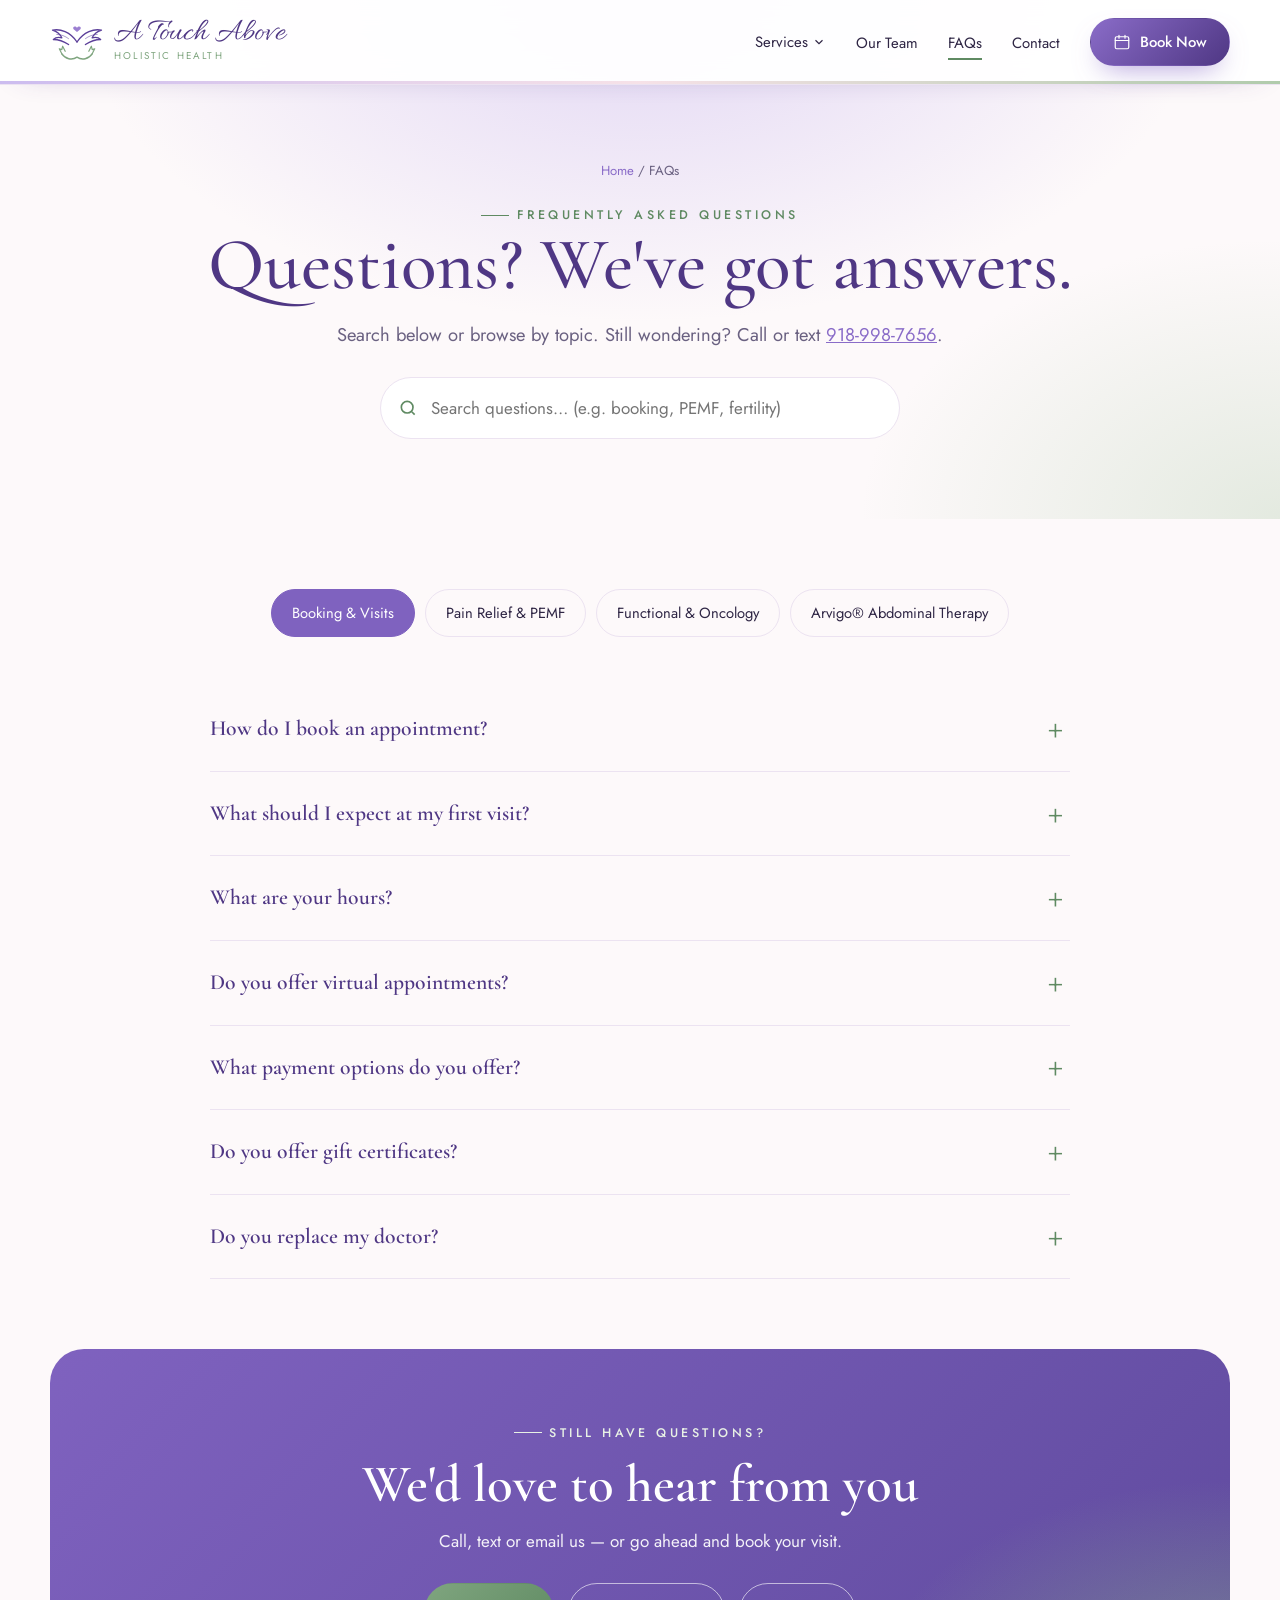
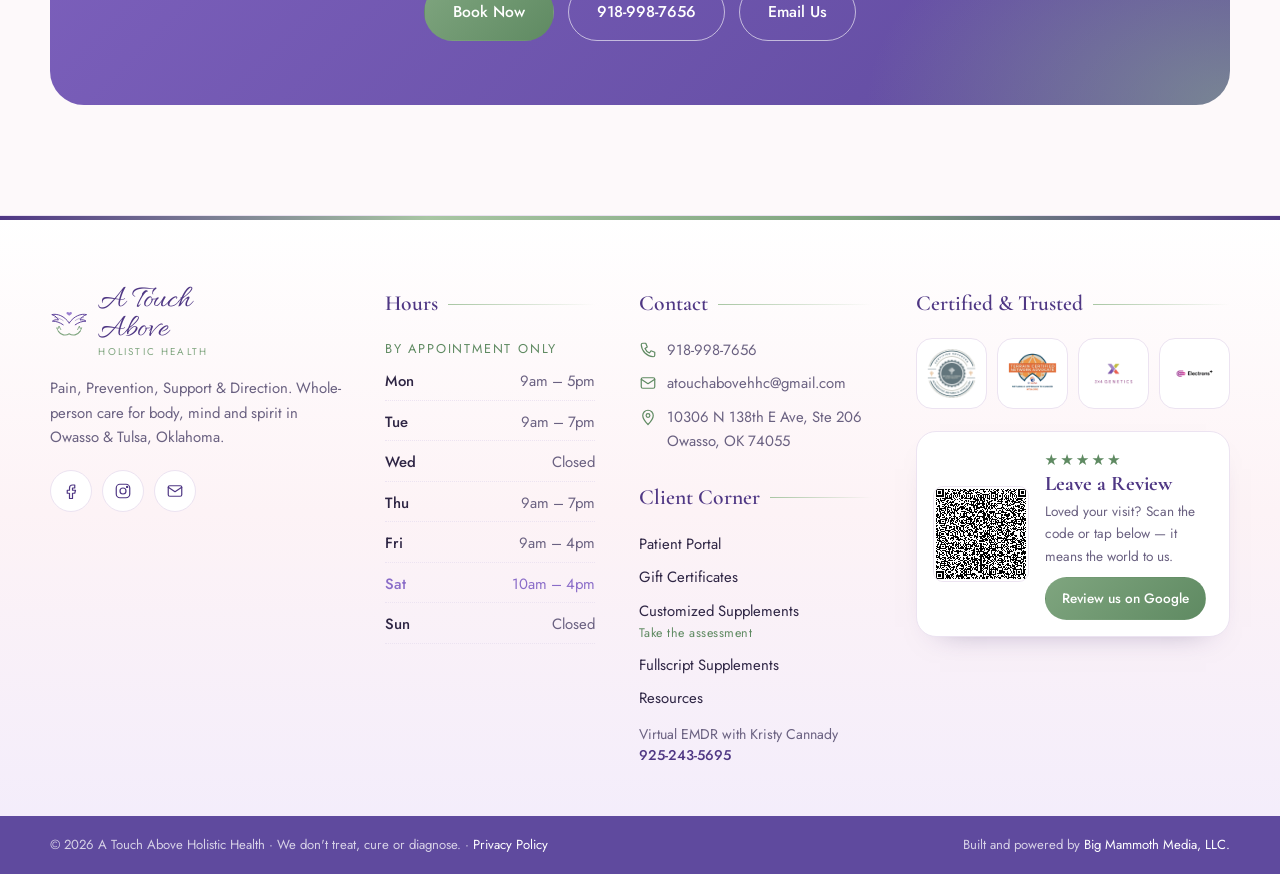
==== faq.html @ edb7b2e3 "A Touch Above Holistic Health — final site Co-Authored-By: Claude Opus 5.5 <noreply@anthropic.com> C" ====
<!doctype html>
<html lang="en">
<head>
<meta charset="utf-8"><meta name="viewport" content="width=device-width,initial-scale=1">
<title>FAQs | A Touch Above Holistic Health</title>
<meta name="description" content="Answers about booking, payment, PEMF pain relief, functional medicine, integrative oncology and Arvigo abdominal therapy at A Touch Above Holistic Health.">
<link rel="icon" href="data:image/svg+xml,<svg xmlns='http://www.w3.org/2000/svg' viewBox='0 0 24 24'><path d='M12 20s-7-4.4-7-10a4 4 0 0 1 7-2.6A4 4 0 0 1 19 10c0 5.6-7 10-7 10Z' fill='%235b3f99'/></svg>">
<link rel="preconnect" href="https://fonts.googleapis.com"><link rel="preconnect" href="https://fonts.gstatic.com" crossorigin>
<link href="https://fonts.googleapis.com/css2?family=Allura&family=Cormorant+Garamond:ital,wght@0,500;0,600;1,500&family=Jost:wght@300;400;500&display=swap" rel="stylesheet">
<link rel="stylesheet" href="styles.css">
<link rel="stylesheet" href="v4.css">
<link rel="stylesheet" href="v5.css">
</head>
<body data-page="faq">
<div id="nav"></div>
<header class="pagehero">
  <div class="wrap">
    <div class="crumb reveal"><a href="index.html">Home</a> / FAQs</div>
    <span class="eyebrow reveal">Frequently Asked Questions</span>
    <h1 class="reveal d1">Questions? We've got answers.</h1>
    <p class="lead reveal d2">Search below or browse by topic. Still wondering? Call or text <a href="tel:9189987656" style="color:var(--plum-2)">918-998-7656</a>.</p>
    <div class="faq-search reveal"><svg viewBox="0 0 24 24" fill="none" stroke="currentColor" stroke-width="2"><circle cx="11" cy="11" r="7"/><path d="m20 20-3.5-3.5"/></svg><input type="search" placeholder="Search questions… (e.g. booking, PEMF, fertility)" aria-label="Search FAQs"></div>
  </div>
</header>

<section style="padding-top:30px">
  <div class="wrap" data-tabs>
    <div class="faq-tabs tabs reveal">
      <button class="tab active" data-t="g1">Booking &amp; Visits</button>
      <button class="tab" data-t="g2">Pain Relief &amp; PEMF</button>
      <button class="tab" data-t="g3">Functional &amp; Oncology</button>
      <button class="tab" data-t="g4">Arvigo® Abdominal Therapy</button>
    </div>

    <div class="faq faq-group active" data-p="g1">
      <div class="qa"><button>How do I book an appointment?</button><div class="ans"><p>Book online any time through our patient portal using any "Book Now" button on this site, or call or text us at 918-998-7656. We're by appointment only.</p></div></div>
      <div class="qa"><button>What should I expect at my first visit?</button><div class="ans"><p>New-client sessions are a little longer so we can review your health history, symptoms and goals before treatment. From there we build a plan that's customized to you.</p></div></div>
      <div class="qa"><button>What are your hours?</button><div class="ans"><p>Monday 9am–5pm, Tuesday &amp; Thursday 9am–7pm, Friday 9am–4pm and Saturday 10am–4pm. We're closed Wednesday and Sunday.</p></div></div>
      <div class="qa"><button>Do you offer virtual appointments?</button><div class="ans"><p>Yes — Bio Frequency Health Scans (30, 60 and 90 minutes) and Integrative Oncology new-client consultations are available virtually.</p></div></div>
      <div class="qa"><button>What payment options do you offer?</button><div class="ans"><p>We accept payment through our secure booking platform and can process HSA/FSA payments through compliant channels. Flexible financing is available through Cherry, with a soft credit check that won't impact your credit score.</p></div></div>
      <div class="qa"><button>Do you offer gift certificates?</button><div class="ans"><p>Yes! <a href="https://app.squareup.com/gift/JHPM2FRCNE1VS/order" target="_blank" rel="noopener" style="color:var(--plum-2)">Purchase a gift certificate online</a> — the gift of feeling better.</p></div></div>
      <div class="qa"><button>Do you replace my doctor?</button><div class="ans"><p>No. We don't treat, cure or diagnose. Our services are designed to complement the care of your physicians and specialists, and we're happy to work alongside your medical team.</p></div></div>
    </div>

    <div class="faq faq-group" data-p="g2">
      <div class="qa"><button>What is Electron Plus (E+)?</button><div class="ans"><p>Electron Plus is one of the most advanced PEMF (pulsed electromagnetic field) technologies available in Oklahoma, delivered through your therapist's hands. It helps restore healthy cellular energy, improving oxygen and nutrient uptake and helping cells release toxins.</p></div></div>
      <div class="qa"><button>What can PEMF pain relief help with?</button><div class="ans"><p>Clients come to us for chronic pain, neuropathy, migraines, plantar fasciitis, carpal tunnel, sports injuries, arthritis, inflammation, and recovery after injury or surgery.</p></div></div>
      <div class="qa"><button>Who should not receive PEMF therapy?</button><div class="ans"><p>PEMF is not recommended during pregnancy or for anyone with a pacemaker, brain stent or other implanted electronic device. Please share your full health history with us before your session.</p></div></div>
      <div class="qa"><button>How many areas can be treated in one session?</button><div class="ans"><p>A 30-minute new-client session assesses your pain points and treats up to two areas. Longer sessions allow a full evaluation or a full-body tune-up.</p></div></div>
      <div class="qa"><button>What is the THz Tera-P90+?</button><div class="ans"><p>A multi-functional wellness device that combines six technologies — high-frequency PEMF, terahertz waves, bio-magnetic energy, deep heat, EMS and red light — plus beauty and massage attachments. <a href="pemf.html" style="color:var(--plum-2)">Learn more</a>.</p></div></div>
    </div>

    <div class="faq faq-group" data-p="g3">
      <div class="qa"><button>What is functional medicine?</button><div class="ans"><p>Functional medicine looks for the root causes behind symptoms instead of only managing them. We review your history, labs, genetics and lifestyle to build a personalized plan. <a href="functional-medicine.html" style="color:var(--plum-2)">Read more</a>.</p></div></div>
      <div class="qa"><button>What is Integrative Metabolic Oncology?</button><div class="ans"><p>Whole-person support alongside your oncology care. We look at the body's internal environment — often called the terrain — and identify areas that may need additional support before, during and after conventional treatment.</p></div></div>
      <div class="qa"><button>Do I need an active cancer diagnosis?</button><div class="ans"><p>No. Our services may also be appropriate if you have a family history of cancer, genetic concerns, a previous diagnosis, metabolic concerns, environmental exposures, or simply want to be proactive about long-term health.</p></div></div>
      <div class="qa"><button>Will you work with my oncologist?</button><div class="ans"><p>Yes. We work collaboratively with your oncologist and medical team — never in place of them.</p></div></div>
      <div class="qa"><button>What testing might be included?</button><div class="ans"><p>When appropriate: comprehensive labs, genetics (3X4), GI-MAP, hormones, environmental toxins, mold, nutrient status and metabolic markers.</p></div></div>
      <div class="qa"><button>Are packages available?</button><div class="ans"><p>Custom care packages are being finalized now. In the meantime, book a consultation and we'll recommend the right level of support for you.</p></div></div>
    </div>

    <div class="faq faq-group" data-p="g4">
      <div class="qa"><button>What are the Arvigo® Techniques of Maya Abdominal Therapy?</button><div class="ans"><p>A non-invasive, external massage technique that guides abdominal organs into their proper position — relieving congestion and improving the flow of blood, lymph, hormones and energy. It benefits both women and men.</p></div></div>
      <div class="qa"><button>How do the techniques help women?</button><div class="ans"><p>The massage gently encourages the uterus back into place in the lower pelvis. When supporting ligaments are stressed, the uterus can shift and restrict circulation, which may contribute to a range of symptoms.</p></div></div>
      <div class="qa"><button>What can cause a displaced uterus?</button><div class="ans"><p>Common factors include sacrum injuries, ligaments weakened by pregnancy, high-impact exercise, heavy lifting during menstruation, prolonged sitting, past surgeries, a weak pelvic floor, chronic muscle spasms and emotional tension.</p></div></div>
      <div class="qa"><button>What symptoms may be connected?</button><div class="ans"><p>Painful or irregular periods or ovulation, clots, headaches, back pain, endometriosis, PMS, urinary issues, infertility, painful intercourse, constipation and a difficult menopause, among others.</p></div></div>
      <div class="qa"><button>How quickly should I expect a change?</button><div class="ans"><p>Some notice a difference after one session; for others it takes a few months. Three sessions is usually the minimum, and progress is faster with consistent daily self-care.</p></div></div>
      <div class="qa"><button>How does it support fertility?</button><div class="ans"><p>By improving circulation to the uterus, the techniques support a healthy uterine lining, hormone signaling and optimal positioning — creating a better environment for conception.</p></div></div>
      <div class="qa"><button>I've had a hysterectomy or C-section — can it still help?</button><div class="ans"><p>Yes. Improved circulation around surgical areas can help soften existing scar tissue and discourage new adhesions, and remaining organs like the bladder benefit from better blood flow. Post-surgery work can begin 4–6 weeks out with your provider's approval.</p></div></div>
      <div class="qa"><button>Is it right for everyone?</button><div class="ans"><p>Almost every woman can benefit, but it isn't performed during menstruation, early postpartum, with an IUD, with pelvic cancer, during the first trimester of pregnancy, or with a hiatal hernia.</p></div></div>
      <div class="qa"><button>Can it help digestion?</button><div class="ans"><p>Stress and emotion can leave the intestines tense or "kinked." Releasing those restrictions addresses root contributors to issues like IBS, reflux, heartburn and constipation — rather than just the symptoms.</p></div></div>
      <div class="qa"><button>What is "self-care" and why does it matter?</button><div class="ans"><p>You'll learn a simple self-massage to do daily for 2–10 minutes. Clients who keep up with self-care and lifestyle changes typically see relief more quickly.</p></div></div>
      <div class="qa"><button>How is abdominal massage helpful for men?</button><div class="ans"><p>The prostate has little ligament support and can become congested. Abdominal massage helps relieve that congestion and supports healthy prostate function.</p></div></div>
    </div>

    <div class="banner reveal" style="margin-top:70px">
      <span class="eyebrow" style="color:var(--gold-2)">Still have questions?</span>
      <h2 style="margin-top:12px">We'd love to hear from you</h2>
      <p>Call, text or email us — or go ahead and book your visit.</p>
      <div class="cta-row">
        <a class="btn btn-gold" href="https://blvd.app/@atouchaboveholistichealth/login" target="_blank" rel="noopener">Book Now</a>
        <a class="btn btn-light" href="tel:9189987656">918-998-7656</a>
        <a class="btn btn-light" href="mailto:atouchabovehhc@gmail.com">Email Us</a>
      </div>
    </div>
  </div>
</section>

<div id="footer"></div>
<script src="main.js"></script>
</body>
</html>
---- styles.css ----
:root{
  --plum:#3a2766; --plum-2:#5b3f99; --lav:#b9a6e3; --lav-soft:#efe9fa;
  --gold:#b98a3e; --gold-2:#d9b56f; --sage:#7fa57f; --sage-soft:#e6efe4;
  --cream:#fbf8f2; --ink:#2b2340; --muted:#6b6380; --line:#e7e0ef; --white:#fff;
  --r:22px; --shadow:0 20px 50px -24px rgba(58,39,102,.35);
  --serif:"Cormorant Garamond",Georgia,serif; --sans:"Jost",system-ui,sans-serif; --script:"Allura",cursive;
}
*{box-sizing:border-box;margin:0;padding:0}
html{scroll-behavior:smooth}
body{font-family:var(--sans);color:var(--ink);background:var(--cream);line-height:1.65;font-size:17px;overflow-x:hidden}
img{max-width:100%;display:block}
a{color:inherit}
.wrap{width:min(1180px,100% - 40px);margin-inline:auto}
h1,h2,h3,h4{font-family:var(--serif);font-weight:600;color:var(--plum);line-height:1.1}
h2{font-size:clamp(2.1rem,4.4vw,3.3rem)}
h3{font-size:1.6rem}
.eyebrow{font-size:.78rem;letter-spacing:.28em;text-transform:uppercase;color:var(--gold);font-weight:500;display:inline-flex;gap:.6em;align-items:center}
.eyebrow::before{content:"";width:28px;height:1px;background:var(--gold)}
.script{font-family:var(--script);font-weight:400;color:var(--plum-2);font-size:clamp(2.2rem,4vw,3.2rem);line-height:1}
.lead{font-size:1.15rem;color:var(--muted);max-width:640px}
.center{text-align:center}.center .lead{margin-inline:auto}
section{padding:110px 0;position:relative}
.diamond{display:flex;align-items:center;gap:12px;justify-content:center;margin:18px auto;color:var(--gold)}
.diamond::before,.diamond::after{content:"";height:1px;width:70px;background:linear-gradient(90deg,transparent,var(--gold-2))}
.diamond::after{transform:scaleX(-1)}
.diamond span{width:9px;height:9px;background:var(--gold);transform:rotate(45deg)}

/* buttons */
.btn{display:inline-flex;align-items:center;gap:.6em;padding:15px 28px;border-radius:999px;font-weight:500;text-decoration:none;font-size:.98rem;border:1.5px solid transparent;cursor:pointer;transition:.35s cubic-bezier(.2,.8,.2,1);font-family:var(--sans)}
.btn-primary{background:linear-gradient(135deg,var(--plum),var(--plum-2));color:#fff;box-shadow:0 12px 28px -12px rgba(91,63,153,.7)}
.btn-primary:hover{transform:translateY(-3px);box-shadow:0 18px 34px -12px rgba(91,63,153,.8)}
.btn-gold{background:linear-gradient(135deg,var(--gold),var(--gold-2));color:#fff}
.btn-gold:hover{transform:translateY(-3px)}
.btn-ghost{border-color:var(--plum);color:var(--plum);background:transparent}
.btn-ghost:hover{background:var(--plum);color:#fff}
.btn-light{border-color:rgba(255,255,255,.6);color:#fff}
.btn-light:hover{background:#fff;color:var(--plum)}
.btn svg{width:18px;height:18px}

/* nav */
.nav{position:fixed;inset:0 0 auto 0;z-index:50;transition:.4s}
.nav .wrap{display:flex;align-items:center;justify-content:space-between;height:84px;transition:.4s}
.nav.scrolled{background:rgba(251,248,242,.86);backdrop-filter:blur(14px);box-shadow:0 8px 30px -20px rgba(58,39,102,.4)}
.nav.scrolled .wrap{height:70px}
.brand{display:flex;align-items:center;gap:10px;text-decoration:none}
.brand svg{width:54px;height:44px}
.brand b{font-family:var(--script);font-weight:400;font-size:2rem;color:var(--plum);line-height:.9;display:block}
.brand small{display:block;font-size:.62rem;letter-spacing:.22em;text-transform:uppercase;color:var(--sage)}
.links{display:flex;gap:30px;align-items:center;list-style:none}
.links a{text-decoration:none;font-size:.93rem;position:relative;padding:6px 0}
.links a:not(.btn)::after{content:"";position:absolute;left:0;bottom:0;height:1.5px;width:100%;background:var(--gold);transform:scaleX(0);transform-origin:right;transition:transform .35s}
.links a:not(.btn):hover::after,.links a.active::after{transform:scaleX(1);transform-origin:left}
.links .btn{padding:11px 22px}
.burger{display:none;background:none;border:0;width:44px;height:44px;cursor:pointer;position:relative}
.burger span{position:absolute;left:10px;right:10px;height:2px;background:var(--plum);transition:.3s}
.burger span:nth-child(1){top:15px}.burger span:nth-child(2){top:21px}.burger span:nth-child(3){top:27px}
.nav.open .burger span:nth-child(1){top:21px;transform:rotate(45deg)}
.nav.open .burger span:nth-child(2){opacity:0}
.nav.open .burger span:nth-child(3){top:21px;transform:rotate(-45deg)}
@media(max-width:960px){
  .burger{display:block}
  .links{position:fixed;inset:70px 0 auto 0;flex-direction:column;background:var(--cream);padding:24px 20px 34px;gap:14px;box-shadow:0 30px 40px -30px rgba(0,0,0,.3);transform:translateY(-130%);transition:.45s;z-index:-1}
  .nav.open .links{transform:none}
  .nav.open{background:var(--cream)}
}

/* hero */
.hero{min-height:100vh;display:flex;align-items:center;padding:140px 0 90px;overflow:hidden;background:
 radial-gradient(1000px 600px at 85% 10%,rgba(185,166,227,.45),transparent 60%),
 radial-gradient(700px 500px at 0% 90%,rgba(127,165,127,.22),transparent 60%),
 radial-gradient(500px 400px at 50% 50%,rgba(217,181,111,.15),transparent 70%),var(--cream)}
.hero-grid{display:grid;grid-template-columns:1.15fr .85fr;gap:60px;align-items:center}
.hero h1{font-size:clamp(2.8rem,6.4vw,5.4rem);font-weight:500;letter-spacing:-.01em}
.hero h1 em{font-style:italic;color:var(--gold)}
.hero .lead{margin:24px 0 34px}
.rotator{display:inline-block;color:var(--plum-2);font-family:var(--script);font-size:1.4em;min-width:5ch;transition:opacity .4s,transform .4s}
.rotator.out{opacity:0;transform:translateY(10px)}
.cta-row{display:flex;gap:14px;flex-wrap:wrap}
.status{display:inline-flex;align-items:center;gap:10px;background:#fff;border:1px solid var(--line);padding:8px 16px;border-radius:999px;font-size:.88rem;margin-bottom:26px;box-shadow:var(--shadow)}
.status i{width:9px;height:9px;border-radius:50%;background:#bbb;position:relative}
.status.open i{background:#4caf6a}
.status.open i::after{content:"";position:absolute;inset:-5px;border-radius:50%;border:2px solid #4caf6a;animation:ping 1.8s infinite}
@keyframes ping{from{opacity:1;transform:scale(.5)}to{opacity:0;transform:scale(1.6)}}
.orb-stage{position:relative;aspect-ratio:1;max-width:480px;margin-left:auto;width:100%}
.orb{position:absolute;inset:8%;border-radius:50%;background:radial-gradient(circle at 35% 30%,#fff,var(--lav-soft) 40%,var(--lav) 100%);box-shadow:inset -30px -40px 80px rgba(91,63,153,.25),0 40px 90px -30px rgba(58,39,102,.5);display:grid;place-items:center;animation:float 7s ease-in-out infinite}
.orb svg{width:62%}
.ring{position:absolute;inset:0;border-radius:50%;border:1px dashed rgba(185,138,62,.5);animation:spin 60s linear infinite}
.ring.r2{inset:-6%;border:1px solid rgba(91,63,153,.15);animation-duration:90s;animation-direction:reverse}
.ring b{position:absolute;width:14px;height:14px;background:var(--gold);transform:rotate(45deg);top:-7px;left:calc(50% - 7px)}
.chip-float{position:absolute;background:#fff;padding:12px 18px;border-radius:16px;box-shadow:var(--shadow);font-size:.86rem;display:flex;gap:10px;align-items:center;animation:float 6s ease-in-out infinite}
.chip-float svg{width:26px;height:26px;color:var(--gold)}
.chip-float strong{display:block;font-family:var(--serif);font-size:1.15rem;color:var(--plum);line-height:1}
.cf1{top:6%;left:-6%}.cf2{bottom:12%;right:-4%;animation-delay:-2s}.cf3{bottom:-2%;left:6%;animation-delay:-4s}
@keyframes float{50%{transform:translateY(-14px)}}
@keyframes spin{to{transform:rotate(360deg)}}
@media(max-width:900px){.hero-grid{grid-template-columns:1fr}.orb-stage{max-width:360px;margin:20px auto 0}.cf1{left:0}.cf2{right:0}}

/* pillars marquee */
.marquee{background:var(--plum);color:#fff;padding:20px 0;overflow:hidden;white-space:nowrap}
.marquee div{display:inline-flex;gap:46px;animation:marq 34s linear infinite;font-family:var(--serif);font-size:1.5rem;font-style:italic}
.marquee span{display:inline-flex;align-items:center;gap:46px}
.marquee span::after{content:"";width:8px;height:8px;background:var(--gold-2);transform:rotate(45deg)}
@keyframes marq{to{transform:translateX(-50%)}}

/* pillars */
.pillars{display:grid;grid-template-columns:repeat(4,1fr);gap:22px;margin-top:56px}
.pillar{background:#fff;border-radius:var(--r);padding:34px 28px;border:1px solid var(--line);transition:.4s;position:relative;overflow:hidden}
.pillar::before{content:"";position:absolute;inset:auto -40% -60% auto;width:200px;height:200px;border-radius:50%;background:var(--lav-soft);transition:.5s;z-index:0}
.pillar:hover{transform:translateY(-8px);box-shadow:var(--shadow)}
.pillar:hover::before{transform:scale(2.6)}
.pillar>*{position:relative;z-index:1}
.pillar .ico{width:58px;height:58px;border-radius:50%;display:grid;place-items:center;background:var(--cream);border:1px solid var(--gold-2);color:var(--gold);margin-bottom:20px}
.pillar .ico svg{width:28px;height:28px}
.pillar h3{margin-bottom:8px}
.pillar p{color:var(--muted);font-size:.97rem}
@media(max-width:900px){.pillars{grid-template-columns:1fr 1fr}}
@media(max-width:560px){.pillars{grid-template-columns:1fr}}

/* services tabs */
.services{background:#fff}
.tabs{display:flex;flex-wrap:wrap;gap:10px;justify-content:center;margin:46px 0 36px}
.tab{border:1px solid var(--line);background:var(--cream);padding:11px 20px;border-radius:999px;cursor:pointer;font:inherit;font-size:.92rem;color:var(--ink);transition:.3s}
.tab:hover{border-color:var(--plum-2)}
.tab.active{background:var(--plum);color:#fff;border-color:var(--plum)}
.panel{display:none;background:var(--cream);border-radius:28px;padding:50px;border:1px solid var(--line)}
.panel.active{display:block;animation:fadeUp .5s ease}
.panel-head{display:grid;grid-template-columns:1.1fr .9fr;gap:40px;align-items:start;margin-bottom:28px}
.panel-head .checks{margin:0}
.panel .opts{grid-template-columns:1fr 1fr}
.panel-foot{margin-top:28px;padding-top:26px;border-top:1px dashed var(--gold-2);display:flex;align-items:center;justify-content:space-between;gap:20px;flex-wrap:wrap}
.panel-foot p{margin:0;font-family:var(--serif);font-size:1.3rem;color:var(--plum);font-style:italic}
@media(max-width:860px){.panel-head{grid-template-columns:1fr;gap:16px}.panel .opts{grid-template-columns:1fr}}
@keyframes fadeUp{from{opacity:0;transform:translateY(16px)}}
.panel h3{font-size:2.2rem;margin-bottom:12px}
.panel p{color:var(--muted);margin-bottom:16px}
.opts{display:grid;gap:12px}
.opt{background:#fff;border-radius:16px;padding:16px 20px;border:1px solid var(--line);display:flex;justify-content:space-between;gap:16px;align-items:center;transition:.3s}
.opt:hover{border-color:var(--gold-2);transform:translateX(4px)}
.opt b{font-weight:500;display:block}
.opt small{color:var(--muted);font-size:.86rem}
.opt .tag{font-size:.72rem;letter-spacing:.12em;text-transform:uppercase;color:var(--gold);white-space:nowrap}
.checks{list-style:none;display:grid;gap:8px;margin:14px 0 22px}
.checks li{padding-left:28px;position:relative}
.checks li::before{content:"";position:absolute;left:4px;top:.55em;width:10px;height:6px;border-left:2px solid var(--gold);border-bottom:2px solid var(--gold);transform:rotate(-45deg)}
.note{font-size:.85rem;background:var(--lav-soft);border-left:3px solid var(--plum-2);padding:12px 16px;border-radius:0 12px 12px 0;color:var(--plum)}
@media(max-width:860px){.panel{padding:30px 22px}}

/* feature split */
.feature{display:grid;grid-template-columns:1fr 1fr;gap:70px;align-items:center}
.feature-card{border-radius:30px;padding:50px;color:#fff;position:relative;overflow:hidden;min-height:440px;display:flex;flex-direction:column;justify-content:flex-end}
.fc-onc{background:linear-gradient(160deg,#4a3384 0%,#2d1f55 60%),var(--plum)}
.fc-pemf{background:linear-gradient(160deg,#c9a25b 0%,#8a6428 100%)}
.feature-card::before{content:"";position:absolute;width:420px;height:420px;border-radius:50%;border:1px solid rgba(255,255,255,.2);top:-160px;right:-140px;box-shadow:0 0 0 40px rgba(255,255,255,.04),0 0 0 90px rgba(255,255,255,.03)}
.feature-card h3{color:#fff;font-size:2.4rem;margin:10px 0}
.feature-card .script{color:#f3e7ff}
.feature-card p{opacity:.85}
.feature-card .eyebrow{color:var(--gold-2)}.feature-card .eyebrow::before{background:var(--gold-2)}
.fc-pemf .eyebrow{color:#fff}.fc-pemf .eyebrow::before{background:#fff}
.waves{position:absolute;inset:0;opacity:.35}
@media(max-width:900px){.feature{grid-template-columns:1fr;gap:40px}.feature-card{padding:34px;min-height:360px}}

/* quiz */
.quiz{background:linear-gradient(135deg,var(--plum) 0%,#24183f 100%);color:#fff;border-radius:34px;padding:60px;position:relative;overflow:hidden}
.quiz h2{color:#fff}
.quiz .lead{color:rgba(255,255,255,.75)}
.qstep{display:none;margin-top:30px}
.qstep.active{display:block;animation:fadeUp .5s}
.qstep h4{font-family:var(--serif);color:#fff;font-size:1.7rem;font-weight:500;margin-bottom:18px}
.qopts{display:grid;grid-template-columns:repeat(auto-fit,minmax(200px,1fr));gap:12px}
.qopt{background:rgba(255,255,255,.07);border:1px solid rgba(255,255,255,.2);color:#fff;padding:18px 20px;border-radius:16px;cursor:pointer;text-align:left;font:inherit;transition:.3s}
.qopt:hover{background:rgba(255,255,255,.16);border-color:var(--gold-2);transform:translateY(-3px)}
.qbar{height:4px;background:rgba(255,255,255,.15);border-radius:4px;margin-top:30px;overflow:hidden}
.qbar i{display:block;height:100%;width:0;background:var(--gold-2);transition:.5s}
.result{background:#fff;color:var(--ink);border-radius:22px;padding:30px}
.result h4{color:var(--plum)!important}
.result p{color:var(--muted);margin-bottom:18px}
@media(max-width:700px){.quiz{padding:36px 22px}}

/* team */
.team{display:grid;grid-template-columns:repeat(3,1fr);gap:26px;margin-top:56px}
.member{background:#fff;border-radius:26px;padding:34px 30px;border:1px solid var(--line);text-align:center;transition:.4s;display:flex;flex-direction:column}
.member:hover{box-shadow:var(--shadow);transform:translateY(-6px)}
.avatar{width:150px;height:150px;border-radius:50%;margin:0 auto 20px;padding:5px;background:conic-gradient(var(--gold-2),var(--lav),var(--sage),var(--gold-2));}
.avatar img,.avatar div{width:100%;height:100%;border-radius:50%;object-fit:cover;border:4px solid #fff;background:var(--lav-soft)}
.avatar div{display:grid;place-items:center;font-family:var(--script);font-size:3.4rem;color:var(--plum)}
.member h3{font-size:1.7rem}
.cred{font-size:.78rem;letter-spacing:.14em;text-transform:uppercase;color:var(--gold);margin:6px 0 14px}
.member p{color:var(--muted);font-size:.96rem}
.more{max-height:0;overflow:hidden;transition:max-height .5s ease;text-align:left}
.member.open .more{max-height:600px}
.more ul{margin:14px 0 0 18px;color:var(--muted);font-size:.93rem}
.toggle{margin-top:auto;padding-top:18px;background:none;border:0;color:var(--plum-2);font:inherit;font-weight:500;cursor:pointer;display:inline-flex;gap:6px;align-items:center;justify-content:center}
.toggle svg{width:16px;transition:.3s}
.member.open .toggle svg{transform:rotate(180deg)}
@media(max-width:900px){.team{grid-template-columns:1fr}}

/* stats */
.stats{display:grid;grid-template-columns:repeat(4,1fr);gap:20px;margin-top:60px}
.stat{text-align:center;padding:26px;border-right:1px solid var(--line)}
.stat:last-child{border:0}
.stat strong{font-family:var(--serif);font-size:3.4rem;color:var(--plum);display:block;line-height:1}
.stat span{color:var(--muted);font-size:.9rem}
@media(max-width:760px){.stats{grid-template-columns:1fr 1fr}.stat{border:0}}

/* mission */
.mission{background:var(--sage-soft)}
.mv{display:grid;grid-template-columns:1fr 1fr;gap:26px;margin-top:40px}
.mv div{background:#fff;padding:36px;border-radius:24px}
.mv h3{margin-bottom:10px}
@media(max-width:760px){.mv{grid-template-columns:1fr}}

/* faq */
.faq{max-width:860px;margin:50px auto 0}
.qa{border-bottom:1px solid var(--line)}
.qa button{width:100%;text-align:left;background:none;border:0;font:inherit;font-family:var(--serif);font-size:1.35rem;color:var(--plum);padding:24px 50px 24px 0;cursor:pointer;position:relative;font-weight:600}
.qa button::after{content:"+";position:absolute;right:6px;top:50%;transform:translateY(-50%);font-family:var(--sans);font-weight:300;font-size:1.8rem;color:var(--gold);transition:.3s}
.qa.open button::after{transform:translateY(-50%) rotate(45deg)}
.qa .ans{max-height:0;overflow:hidden;transition:max-height .45s ease;color:var(--muted)}
.qa .ans p{padding:0 0 24px}
.qa.open .ans{max-height:500px}

/* resources */
.res-grid{display:grid;grid-template-columns:repeat(auto-fit,minmax(240px,1fr));gap:18px;margin-top:46px}
.res{background:#fff;border:1px solid var(--line);border-radius:20px;padding:26px;text-decoration:none;transition:.35s;display:block}
.res:hover{border-color:var(--gold-2);transform:translateY(-5px);box-shadow:var(--shadow)}
.res small{color:var(--gold);letter-spacing:.14em;text-transform:uppercase;font-size:.72rem}
.res h4{font-family:var(--serif);font-size:1.35rem;color:var(--plum);margin:6px 0}
.res p{color:var(--muted);font-size:.92rem}

/* contact */
.contact{background:var(--plum);color:#fff;overflow:hidden}
.contact h2,.contact h3{color:#fff}
.contact-grid{display:grid;grid-template-columns:1fr 1fr;gap:60px}
.cinfo{display:grid;gap:18px;margin:30px 0}
.cinfo a,.cinfo div{display:flex;gap:16px;align-items:flex-start;text-decoration:none;color:rgba(255,255,255,.9)}
.cinfo svg{width:22px;height:22px;flex:none;color:var(--gold-2);margin-top:3px}
.hours{background:rgba(255,255,255,.06);border:1px solid rgba(255,255,255,.15);border-radius:24px;padding:34px}
.hours table{width:100%;border-collapse:collapse;margin-top:16px}
.hours td{padding:12px 6px;border-bottom:1px solid rgba(255,255,255,.1)}
.hours td:last-child{text-align:right;color:rgba(255,255,255,.8)}
.hours tr.today td{color:var(--gold-2);font-weight:500}
.hours tr.today td:first-child::before{content:"● ";font-size:.7em}
.map{border-radius:24px;overflow:hidden;margin-top:22px;height:220px;border:1px solid rgba(255,255,255,.15)}
.map iframe{width:100%;height:100%;border:0;filter:grayscale(.3) contrast(1.05)}
@media(max-width:860px){.contact-grid{grid-template-columns:1fr}}

/* footer */
footer{background:linear-gradient(180deg,#fff 0%,var(--lav-soft) 100%);color:var(--ink);font-size:.93rem;position:relative;border-top:1px solid var(--line)}
footer::before{content:"";position:absolute;inset:0 0 auto 0;height:4px;background:linear-gradient(90deg,var(--plum),var(--gold-2),var(--sage),var(--plum))}
.ftop{padding:70px 0 50px}
.fgrid{display:grid;grid-template-columns:1.25fr .9fr 1fr 1.35fr;gap:44px}
footer h5{font-family:var(--serif);color:var(--plum);font-size:1.35rem;margin-bottom:16px;font-weight:600;display:flex;align-items:center;gap:10px}
footer h5::after{content:"";flex:1;height:1px;background:linear-gradient(90deg,var(--gold-2),transparent)}
footer ul{list-style:none;display:grid;gap:9px}
footer a{text-decoration:none;transition:color .25s}footer a:hover{color:var(--plum-2)}
.flogo{display:block;width:170px;margin-bottom:16px}
.flogo img{width:100%;height:auto}
.flogo .fallback{display:none}
.fabout{color:var(--muted);max-width:300px}
.fhours li{display:flex;justify-content:space-between;gap:12px;border-bottom:1px dotted var(--line);padding-bottom:6px;color:var(--muted)}
.fhours li b{font-weight:500;color:var(--ink)}
.fhours li.today{color:var(--plum-2)}.fhours li.today b{color:var(--plum-2)}
.fnote{font-size:.8rem;letter-spacing:.14em;text-transform:uppercase;color:var(--gold);margin-bottom:10px}
.fcontact li{display:flex;gap:10px;align-items:flex-start;color:var(--muted)}
.fcontact svg{width:18px;height:18px;color:var(--gold);flex:none;margin-top:3px}
.social{display:flex;gap:10px;margin-top:20px}
.social a{width:42px;height:42px;border-radius:50%;background:#fff;border:1px solid var(--line);display:grid;place-items:center;transition:.3s;color:var(--plum)}
.social a:hover{background:var(--plum);border-color:var(--plum);color:#fff;transform:translateY(-3px)}
.social svg{width:18px;height:18px}
.badges{display:grid;grid-template-columns:repeat(4,1fr);gap:10px;margin-bottom:22px}
.badge{background:#fff;border:1px solid var(--line);border-radius:16px;aspect-ratio:1;display:grid;place-items:center;padding:10px;transition:.3s}
.badge:hover{transform:translateY(-4px);box-shadow:var(--shadow)}
.badge img{max-width:100%;max-height:100%;object-fit:contain}
.badge.wide{grid-column:span 2;aspect-ratio:auto}
.review{display:flex;gap:16px;align-items:center;background:#fff;border:1px solid var(--line);border-radius:20px;padding:16px;box-shadow:0 14px 30px -24px rgba(58,39,102,.5)}
.review img{width:96px;height:96px;border-radius:10px;flex:none;image-rendering:pixelated;border:1px solid var(--line)}
.review b{font-family:var(--serif);font-size:1.3rem;color:var(--plum);display:block;line-height:1.1}
.review .stars{color:var(--gold);letter-spacing:2px;font-size:.95rem}
.review p{font-size:.85rem;color:var(--muted);margin:4px 0 10px}
.review .btn{padding:9px 16px;font-size:.85rem}
.legal{background:var(--plum);color:rgba(255,255,255,.75);font-size:.82rem}
.legal .wrap{display:flex;justify-content:space-between;gap:16px;flex-wrap:wrap;padding:18px 0}
.legal a{color:#fff}.legal a:hover{color:var(--gold-2)}
@media(max-width:1000px){.fgrid{grid-template-columns:1fr 1fr}}
@media(max-width:560px){.fgrid{grid-template-columns:1fr}.badges{grid-template-columns:repeat(4,1fr)}}

/* sub-page hero */
.subhero{padding:170px 0 100px;text-align:center;overflow:hidden;background:
 radial-gradient(800px 500px at 50% 0%,rgba(185,166,227,.5),transparent 70%),
 radial-gradient(600px 400px at 100% 100%,rgba(217,181,111,.25),transparent 70%),var(--cream)}
.subhero h1{font-size:clamp(2.8rem,7vw,5.6rem);font-weight:500}
.subhero h1 .g{color:var(--gold);display:block}
.subhero .script{margin:16px 0}
.pillrow{display:flex;gap:14px;justify-content:center;flex-wrap:wrap;margin:22px 0 34px;font-size:.8rem;letter-spacing:.24em;text-transform:uppercase;color:var(--plum)}
.pillrow span{display:inline-flex;gap:14px;align-items:center}
.pillrow span+span::before{content:"";width:7px;height:7px;background:var(--gold);transform:rotate(45deg)}

/* journey stepper */
.journey{display:grid;grid-template-columns:320px 1fr;gap:40px;margin-top:56px;align-items:start}
.jsteps{display:grid;gap:10px;position:relative}
.jstep{display:flex;gap:16px;align-items:center;padding:18px 20px;border-radius:18px;background:#fff;border:1px solid var(--line);cursor:pointer;text-align:left;font:inherit;transition:.3s;color:var(--ink)}
.jstep .ico{width:46px;height:46px;border-radius:50%;flex:none;display:grid;place-items:center;border:1px solid var(--gold-2);color:var(--gold);background:var(--cream)}
.jstep .ico svg{width:22px;height:22px}
.jstep b{font-family:var(--serif);font-size:1.25rem;color:var(--plum)}
.jstep.active{background:var(--plum);border-color:var(--plum)}
.jstep.active b{color:#fff}
.jstep.active .ico{background:var(--gold);color:#fff;border-color:var(--gold)}
.jpanel{background:#fff;border-radius:28px;padding:46px;border:1px solid var(--line);min-height:100%;display:none}
.jpanel.active{display:block;animation:fadeUp .5s}
.jpanel h3{font-size:2.3rem}
.jpanel .sub{font-style:italic;color:var(--gold);font-family:var(--serif);font-size:1.25rem;margin:6px 0 16px}
.jpanel p{color:var(--muted)}
@media(max-width:860px){.journey{grid-template-columns:1fr}.jpanel{padding:30px 24px}}

/* terrain grid */
.terrain{display:grid;grid-template-columns:repeat(5,1fr);gap:14px;margin-top:46px}
.tile{background:#fff;border:1px solid var(--line);border-radius:20px;padding:22px 12px;text-align:center;cursor:pointer;transition:.3s;font:inherit;color:var(--ink)}
.tile .ico{width:58px;height:58px;margin:0 auto 12px;border-radius:50%;display:grid;place-items:center;background:var(--cream);border:1px solid var(--gold-2);color:var(--gold);transition:.3s}
.tile .ico svg{width:26px;height:26px}
.tile span{font-size:.88rem;line-height:1.3;display:block}
.tile:hover,.tile.active{border-color:var(--plum-2);transform:translateY(-4px);box-shadow:var(--shadow)}
.tile.active .ico{background:var(--plum);color:#fff;border-color:var(--plum)}
.tinfo{margin-top:24px;background:var(--lav-soft);border-radius:20px;padding:24px 28px;display:flex;gap:18px;align-items:center;min-height:90px}
.tinfo b{font-family:var(--serif);font-size:1.4rem;color:var(--plum);white-space:nowrap}
.tinfo p{color:var(--plum);margin:0}
@media(max-width:860px){.terrain{grid-template-columns:repeat(3,1fr)}.tinfo{flex-direction:column;align-items:flex-start}}
@media(max-width:480px){.terrain{grid-template-columns:repeat(2,1fr)}}

.goal{background:linear-gradient(135deg,var(--plum-2),var(--plum));color:#fff;border-radius:28px;padding:50px;text-align:center;margin-top:50px}
.goal h3{color:#fff;font-size:2.4rem;letter-spacing:.06em;text-transform:uppercase}
.goal p{max-width:620px;margin:10px auto 0;opacity:.9;font-size:1.1rem}

/* personalized list */
.plist{display:grid;gap:16px;margin-top:40px}
.pitem{display:grid;grid-template-columns:70px 1fr;gap:22px;align-items:start;background:#fff;border-radius:22px;padding:26px 30px;border:1px solid var(--line);transition:.35s}
.pitem:hover{border-color:var(--gold-2);transform:translateX(6px)}
.pitem .ico{width:62px;height:62px;border-radius:50%;display:grid;place-items:center;background:var(--cream);border:1px solid var(--gold-2);color:var(--gold)}
.pitem .ico svg{width:28px}
.pitem h4{font-family:var(--serif);font-size:1.45rem;color:var(--plum);margin-bottom:4px;letter-spacing:.02em}
.pitem p{color:var(--muted);font-size:.97rem}
.tags{display:flex;flex-wrap:wrap;gap:8px;margin-top:12px}
.tags span{background:var(--lav-soft);color:var(--plum);padding:5px 13px;border-radius:999px;font-size:.82rem}

.cards2{display:grid;grid-template-columns:1fr 1fr;gap:24px;margin-top:40px}
.card{background:#fff;border-radius:24px;padding:34px;border:1px solid var(--line)}
.card .ico{width:56px;height:56px;border-radius:50%;display:grid;place-items:center;background:var(--cream);border:1px solid var(--gold-2);color:var(--gold);margin-bottom:16px}
.card .ico svg{width:26px}
.card h3{margin-bottom:8px}
.card p{color:var(--muted)}
@media(max-width:760px){.cards2{grid-template-columns:1fr}}

.banner{background:linear-gradient(135deg,var(--plum),#24183f);color:#fff;border-radius:34px;padding:64px 50px;text-align:center;position:relative;overflow:hidden}
.banner h2{color:#fff}
.banner .script{color:var(--gold-2)}
.banner p{opacity:.85;max-width:600px;margin:14px auto 28px}
.banner .cta-row{justify-content:center}

/* pemf */
.uses{display:grid;grid-template-columns:repeat(5,1fr);gap:16px;margin-top:40px}
.use{text-align:center;padding:26px 12px;background:#fff;border-radius:20px;border:1px solid var(--line);transition:.35s}
.use:hover{transform:translateY(-6px);box-shadow:var(--shadow)}
.use .ico{width:64px;height:64px;margin:0 auto 12px;border-radius:50%;display:grid;place-items:center;border:1px solid var(--gold-2);color:var(--gold);background:var(--cream)}
.use .ico svg{width:30px}
.use span{font-size:.82rem;letter-spacing:.1em;text-transform:uppercase;color:var(--plum);font-weight:500}
@media(max-width:860px){.uses{grid-template-columns:repeat(2,1fr)}}

.tech{display:grid;grid-template-columns:1fr 1fr;gap:60px;align-items:center}
.techwheel{position:relative;aspect-ratio:1;max-width:460px;width:100%;margin:auto}
.techwheel .core{position:absolute;inset:32%;border-radius:50%;background:radial-gradient(circle at 35% 30%,#fff,var(--gold-2));display:grid;place-items:center;text-align:center;font-family:var(--serif);color:var(--plum);font-weight:600;font-size:1.3rem;box-shadow:0 0 0 14px rgba(217,181,111,.18),0 0 0 30px rgba(217,181,111,.08);line-height:1.1}
.techwheel .core small{display:block;font-family:var(--sans);font-size:.7rem;letter-spacing:.2em;text-transform:uppercase;color:var(--plum-2);font-weight:400;margin-top:4px}
.tnode{position:absolute;width:96px;height:96px;margin:-48px;border-radius:50%;background:#fff;border:1px solid var(--line);display:grid;place-items:center;text-align:center;font-size:.72rem;line-height:1.2;padding:10px;cursor:pointer;transition:.35s;box-shadow:0 10px 30px -18px rgba(58,39,102,.5);color:var(--plum);font-weight:500}
.tnode:hover,.tnode.active{background:var(--plum);color:#fff;transform:scale(1.1)}
.tdesc{background:#fff;border-radius:22px;padding:30px;border:1px solid var(--line);margin-top:22px;min-height:150px}
.tdesc h4{font-family:var(--serif);font-size:1.5rem;color:var(--plum)}
.tdesc p{color:var(--muted)}
@media(max-width:860px){.tech{grid-template-columns:1fr}.tnode{width:80px;height:80px;margin:-40px;font-size:.64rem}}

.devtabs{display:flex;gap:10px;justify-content:center;flex-wrap:wrap;margin:40px 0 30px}
.device{display:none;grid-template-columns:.9fr 1.1fr;gap:50px;align-items:center;background:#fff;border-radius:30px;padding:50px;border:1px solid var(--line)}
.device.active{display:grid;animation:fadeUp .5s}
.device .art{aspect-ratio:1;border-radius:24px;background:radial-gradient(circle at 50% 40%,#fff,var(--lav-soft) 60%,var(--lav));display:grid;place-items:center;position:relative;overflow:hidden}
.device .art svg{width:70%}
.device h3{font-size:2.3rem}
.device .sub{font-family:var(--serif);font-style:italic;color:var(--gold);font-size:1.3rem;margin:4px 0 14px}
.device p{color:var(--muted)}
.device h5{font-size:.8rem;letter-spacing:.18em;text-transform:uppercase;color:var(--plum);margin-top:18px}
@media(max-width:860px){.device{grid-template-columns:1fr;padding:28px 22px}}

.benefits{display:grid;grid-template-columns:repeat(3,1fr);gap:20px;margin-top:40px}
.ben{background:#fff;border-radius:22px;padding:30px;border:1px solid var(--line);transition:.35s}
.ben:hover{transform:translateY(-5px);box-shadow:var(--shadow)}
.ben .ico{width:52px;height:52px;border-radius:50%;display:grid;place-items:center;background:var(--gold);color:#fff;margin-bottom:14px}
.ben .ico svg{width:24px}
.ben h4{font-family:var(--serif);font-size:1.35rem;color:var(--plum);margin-bottom:6px}
.ben p{color:var(--muted);font-size:.95rem}
@media(max-width:860px){.benefits{grid-template-columns:1fr}}

.split{display:grid;grid-template-columns:1fr 1fr;gap:60px;align-items:center}
@media(max-width:860px){.split{grid-template-columns:1fr;gap:34px}}

/* reveal */
.reveal{opacity:0;transform:translateY(34px);transition:opacity .9s ease,transform .9s cubic-bezier(.2,.8,.2,1)}
.reveal.in{opacity:1;transform:none}
.d1{transition-delay:.1s}.d2{transition-delay:.2s}.d3{transition-delay:.3s}
@media(prefers-reduced-motion:reduce){*{animation:none!important;transition:none!important}.reveal{opacity:1;transform:none}}

.floatbtn{position:fixed;right:20px;bottom:20px;z-index:40;width:58px;height:58px;border-radius:50%;background:var(--gold);color:#fff;display:grid;place-items:center;box-shadow:0 14px 30px -10px rgba(185,138,62,.8);transform:scale(0);transition:.4s}
.floatbtn.show{transform:scale(1)}
.floatbtn svg{width:24px}
.disclaimer{font-size:.82rem;color:var(--muted);text-align:center;max-width:760px;margin:30px auto 0;font-style:italic}

/* ---- v2 additions ---- */
.has-drop{position:relative}
.has-drop>a{display:inline-flex;align-items:center;gap:4px}
.has-drop>a svg{width:14px;height:14px;transition:.3s}
.drop{position:absolute;top:calc(100% + 14px);left:50%;transform:translate(-50%,8px);background:#fff;border:1px solid var(--line);border-radius:18px;box-shadow:var(--shadow);padding:10px;min-width:260px;list-style:none;opacity:0;visibility:hidden;transition:.25s}
.drop::before{content:"";position:absolute;top:-16px;left:0;right:0;height:16px}
.has-drop:hover .drop,.has-drop:focus-within .drop{opacity:1;visibility:visible;transform:translate(-50%,0)}
.has-drop:hover>a svg{transform:rotate(180deg)}
.drop a{display:flex;gap:12px;align-items:center;padding:10px 12px;border-radius:12px}
.drop a::after{display:none}
.drop a:hover{background:var(--lav-soft)}
.drop a small{display:block;color:var(--muted);font-size:.75rem}
.drop .di{width:34px;height:34px;border-radius:50%;background:var(--cream);border:1px solid var(--gold-2);color:var(--gold);display:grid;place-items:center;flex:none}
.drop .di svg{width:17px;height:17px}
@media(max-width:960px){.drop{position:static;transform:none;opacity:1;visibility:visible;box-shadow:none;border:0;padding:4px 0 0 14px;min-width:0}.has-drop>a svg{display:none}.links{max-height:calc(100vh - 70px);overflow:auto}}

.pagehero{padding:160px 0 80px;text-align:center;background:radial-gradient(800px 460px at 50% 0%,rgba(185,166,227,.5),transparent 70%),radial-gradient(600px 400px at 100% 100%,rgba(217,181,111,.22),transparent 70%),var(--cream)}
.pagehero h1{font-size:clamp(2.6rem,6vw,4.6rem);font-weight:500}
.pagehero .lead{margin:14px auto 0}
.crumb{font-size:.82rem;color:var(--muted);margin-bottom:14px}.crumb a{color:var(--plum-2);text-decoration:none}

.snip-grid{display:grid;grid-template-columns:repeat(3,1fr);gap:20px;margin-top:46px}
.snip{background:#fff;border:1px solid var(--line);border-radius:24px;padding:30px;text-decoration:none;display:flex;flex-direction:column;transition:.35s;position:relative;overflow:hidden}
.snip:hover{transform:translateY(-6px);box-shadow:var(--shadow);border-color:var(--gold-2)}
.snip .ico{width:54px;height:54px;border-radius:50%;display:grid;place-items:center;background:var(--cream);border:1px solid var(--gold-2);color:var(--gold);margin-bottom:16px;transition:.35s}
.snip:hover .ico{background:var(--plum);color:#fff;border-color:var(--plum)}
.snip .ico svg{width:26px}
.snip h3{margin-bottom:6px}
.snip p{color:var(--muted);font-size:.95rem;flex:1}
.snip .more-link{margin-top:16px;color:var(--plum-2);font-weight:500;font-size:.92rem;display:inline-flex;gap:6px;align-items:center}
.snip .more-link svg{width:16px;transition:.3s}
.snip:hover .more-link svg{transform:translateX(5px)}
.see-all{text-align:center;margin-top:36px}
@media(max-width:900px){.snip-grid{grid-template-columns:1fr 1fr}}
@media(max-width:560px){.snip-grid{grid-template-columns:1fr}}

.team-snip{display:grid;grid-template-columns:repeat(3,1fr);gap:24px;margin-top:46px}
.tcard{position:relative;border-radius:26px;overflow:hidden;aspect-ratio:4/5;text-decoration:none;display:block;box-shadow:var(--shadow)}
.tcard img{width:100%;height:100%;object-fit:cover;transition:transform .7s}
.tcard:hover img{transform:scale(1.06)}
.tcard .cap{position:absolute;inset:auto 0 0 0;padding:70px 24px 22px;background:linear-gradient(180deg,transparent,rgba(36,24,63,.92));color:#fff}
.tcard .cap b{font-family:var(--serif);font-size:1.7rem;display:block;font-weight:600}
.tcard .cap span{font-size:.75rem;letter-spacing:.14em;text-transform:uppercase;color:var(--gold-2)}
@media(max-width:860px){.team-snip{grid-template-columns:1fr;max-width:380px;margin-inline:auto}}

.bio{display:grid;grid-template-columns:380px 1fr;gap:60px;align-items:center;padding:60px 0;border-bottom:1px solid var(--line)}
.bio:last-child{border:0}
.bio:nth-child(even){grid-template-columns:1fr 380px}
.bio:nth-child(even) .bio-img{order:2}
.bio-img{position:relative}
.bio-img img{width:100%;aspect-ratio:4/5;object-fit:cover;border-radius:30px;box-shadow:var(--shadow);position:relative;z-index:1}
.bio-img::before{content:"";position:absolute;inset:18px -18px -18px 18px;border:1.5px solid var(--gold-2);border-radius:30px}
.bio h2{font-size:clamp(2.2rem,4vw,3rem)}
.bio .cred{font-size:.82rem;margin:8px 0 18px}
.bio p{color:var(--muted);margin-bottom:14px}
.bio .tags{margin:18px 0 0}
.bio .quote{font-family:var(--script);font-size:2rem;color:var(--plum-2);margin-top:14px}
@media(max-width:860px){.bio,.bio:nth-child(even){grid-template-columns:1fr;gap:34px}.bio:nth-child(even) .bio-img{order:0}.bio-img{max-width:340px;margin:0 auto}}

.faq-tabs{display:flex;gap:10px;justify-content:center;flex-wrap:wrap;margin-top:40px}
.faq-group{display:none}.faq-group.active{display:block;animation:fadeUp .5s}
.faq-search{max-width:520px;margin:26px auto 0;position:relative}
.faq-search input{width:100%;padding:16px 22px 16px 50px;border-radius:999px;border:1px solid var(--line);font:inherit;background:#fff;outline:none;transition:.3s}
.faq-search input:focus{border-color:var(--plum-2);box-shadow:0 0 0 4px var(--lav-soft)}
.faq-search svg{position:absolute;left:18px;top:50%;transform:translateY(-50%);width:20px;color:var(--gold)}
.qa.hide{display:none}

.coming{display:flex;gap:18px;align-items:center;background:linear-gradient(135deg,var(--lav-soft),#fff);border:1px dashed var(--plum-2);border-radius:22px;padding:26px 30px;margin-top:40px}
.coming .ico{width:56px;height:56px;border-radius:50%;background:var(--plum);color:#fff;display:grid;place-items:center;flex:none}
.coming .ico svg{width:26px}
.coming h4{font-family:var(--serif);font-size:1.5rem;color:var(--plum)}
.coming p{color:var(--muted);margin:0}
.steps{display:grid;grid-template-columns:repeat(4,1fr);gap:18px;margin-top:46px;counter-reset:s}
.step{background:#fff;border:1px solid var(--line);border-radius:22px;padding:28px 24px;position:relative;counter-increment:s}
.step::before{content:"0" counter(s);font-family:var(--serif);font-size:2.6rem;color:var(--gold-2);line-height:1;display:block;margin-bottom:10px}
.step h4{font-family:var(--serif);font-size:1.35rem;color:var(--plum);margin-bottom:6px}
.step p{color:var(--muted);font-size:.94rem}
@media(max-width:900px){.steps{grid-template-columns:1fr 1fr}}
@media(max-width:520px){.steps{grid-template-columns:1fr}}
.compare{display:grid;grid-template-columns:1fr 1fr;gap:24px;margin-top:40px}
.compare>div{border-radius:24px;padding:34px}
.compare .a{background:#fff;border:1px solid var(--line)}
.compare .b{background:linear-gradient(135deg,var(--plum),#2d1f55);color:#fff}
.compare .b h3{color:#fff}.compare .b .checks li::before{border-color:var(--gold-2)}
.compare h3{margin-bottom:12px}
@media(max-width:760px){.compare{grid-template-columns:1fr}}
.prose{max-width:800px;margin:0 auto}
.prose h2{font-size:1.8rem;margin:40px 0 12px}
.prose p,.prose li{color:var(--muted)}
.prose ul{margin:10px 0 0 22px;display:grid;gap:6px}
---- v4.css ----
/* ---- v4: brand refresh — lavender + sage with a hint of blush ---- */
:root{
  --plum:#4f3784;
  --plum-2:#8a6cc8;
  --lav:#c7b5ee; --lav-soft:#f2ecfc;
  --gold:#5f8a62;
  --gold-2:#a8c6a3;
  --sage:#7fa57f; --sage-soft:#e8f1e5;
  --blush:#f6dfe6; --blush-soft:#fdf3f6;
  --cream:#fdf9fa;
  --ink:#2e2544; --muted:#6a6181; --line:#ece3f1;
  --shadow:0 20px 50px -24px rgba(79,55,132,.35);
}
body{background:var(--cream)}
.btn-primary{background:linear-gradient(135deg,var(--plum-2),var(--plum));box-shadow:0 12px 28px -12px rgba(138,108,200,.75)}
.btn-gold{background:linear-gradient(135deg,var(--sage),#5f8a62)!important;color:#fff!important}
.marquee{background:linear-gradient(90deg,var(--plum-2),#a68bd8 50%,var(--plum-2))}
.marquee span::after{color:var(--blush)!important}
footer{background:linear-gradient(180deg,#fff 0%,var(--blush-soft) 45%,var(--lav-soft) 100%)}
::selection{background:var(--blush)}
.hero,.pagehero,.subhero{background-image:radial-gradient(700px 420px at 88% 8%,rgba(199,181,238,.45),transparent 65%),radial-gradient(620px 380px at 0% 100%,rgba(246,223,230,.7),transparent 65%),radial-gradient(500px 300px at 40% 0%,rgba(168,198,163,.25),transparent 70%)}
.nav{background:rgba(255,255,255,.94);backdrop-filter:blur(14px);-webkit-backdrop-filter:blur(14px);box-shadow:0 1px 0 var(--line),0 10px 30px -24px rgba(79,55,132,.45)}
.nav.scrolled{background:rgba(255,255,255,.97)}
.nav::after{content:"";position:absolute;left:0;right:0;bottom:0;height:3px;background:linear-gradient(90deg,var(--lav),var(--blush),var(--gold-2));opacity:.9}
.brand .hlogo{--h:68px}
.nav.scrolled .brand .hlogo{--h:60px}
.brand .hlogo img{filter:saturate(1.35) contrast(1.12) drop-shadow(0 1px 0 rgba(79,55,132,.08))}
@media(max-width:960px){.brand .hlogo,.nav.scrolled .brand .hlogo{--h:54px}}
@media(max-width:380px){.brand .hlogo,.nav.scrolled .brand .hlogo{--h:48px}}
.tags span{background:var(--lav-soft);border-color:var(--lav)}
.tags span:nth-child(3n+2){background:var(--sage-soft)}
.tags span:nth-child(3n){background:var(--blush-soft);border-color:var(--blush)}
.home-pemf{margin-top:26px;display:grid;grid-template-columns:150px 1fr;gap:26px;align-items:start;background:linear-gradient(135deg,var(--lav-soft),var(--blush-soft));border:1px solid var(--line);border-radius:var(--r);padding:28px 30px}
.home-pemf .hp-art{color:var(--plum-2);background:#fff;border-radius:18px;padding:14px;box-shadow:var(--shadow)}
.home-pemf h4{font-family:var(--serif);font-size:1.7rem;color:var(--plum);margin:6px 0 8px}
.home-pemf p{color:var(--muted)}
.home-pemf .checks{margin:12px 0;display:grid;grid-template-columns:1fr 1fr;gap:6px 20px}
.home-pemf .hp-note{background:#fff;border-left:3px solid var(--gold);border-radius:10px;padding:10px 14px;color:var(--ink)}
.home-pemf .hp-cta{display:flex;flex-wrap:wrap;gap:10px;margin-top:16px}
.home-pemf .btn-ghost{border:1.5px solid var(--plum-2);color:var(--plum);background:#fff}
.home-pemf .btn-ghost:hover{background:var(--plum-2);color:#fff}
footer .fsub{display:block;font-size:.78rem;color:var(--gold);letter-spacing:.04em}
footer .fref{font-size:.88rem;color:var(--muted);line-height:1.5;margin-top:4px}
footer .fref a{color:var(--plum);font-weight:500}
@media(max-width:600px){
  .home-pemf{grid-template-columns:1fr;padding:22px 18px;gap:16px}
  .home-pemf .hp-art{max-width:150px}
  .home-pemf .checks{grid-template-columns:1fr}
  .home-pemf .hp-cta .btn{width:100%;justify-content:center}
}
---- v5.css ----
/* ---- v5: every dark/gold box moves to the lavender + sage palette ---- */
:root{
  --lav-deep:#7f62bf; --lav-deeper:#5f4a9e;
  --sage-deep:#557d58; --sage-mid:#8db58b;
  --sage-glow:radial-gradient(520px 320px at 100% 100%,rgba(141,181,139,.55),transparent 70%);
  --lav-glow:radial-gradient(520px 320px at 100% 100%,rgba(199,181,238,.45),transparent 70%);
}

/* home: feature cards */
.fc-onc{background:radial-gradient(420px 300px at 100% 100%,rgba(168,198,163,.35),transparent 70%),linear-gradient(160deg,#9b7fd6 0%,var(--lav-deeper) 100%)}
.fc-pemf{background:radial-gradient(420px 300px at 0% 0%,rgba(199,181,238,.35),transparent 70%),linear-gradient(160deg,var(--sage-mid) 0%,var(--sage-deep) 100%)}
.feature-card .eyebrow{color:#e8f1e5}.feature-card .eyebrow::before{background:#e8f1e5}
.fc-pemf .eyebrow{color:#fff}.fc-pemf .eyebrow::before{background:#fff}
.feature-card p{opacity:.92}

/* home: "Find your path" quiz */
.quiz{background:var(--sage-glow),linear-gradient(135deg,var(--lav-deep) 0%,var(--lav-deeper) 100%)}
.quiz .lead{color:rgba(255,255,255,.85)}
.quiz .eyebrow{color:#e8f1e5!important}.quiz .eyebrow::before{background:#e8f1e5}
.qopt{background:rgba(255,255,255,.12);border-color:rgba(255,255,255,.3)}
.qopt:hover{background:rgba(255,255,255,.22);border-color:#e8f1e5}
.qbar{background:rgba(255,255,255,.22)}
.qbar i{background:#c9e0c5}

/* page banners ("Ready to…", "Not sure which to choose?") */
.banner{background:var(--sage-glow),linear-gradient(135deg,var(--lav-deep) 0%,var(--lav-deeper) 100%)}
.banner .eyebrow{color:#e8f1e5!important}.banner .eyebrow::before{background:#e8f1e5}
.banner .script{color:#e8f1e5}
.banner p{opacity:.92}

/* oncology "The Goal" box + functional-medicine compare card: sage */
.goal{background:var(--lav-glow),linear-gradient(135deg,var(--sage-mid) 0%,var(--sage-deep) 100%)}
.compare .b{background:var(--lav-glow),linear-gradient(135deg,var(--sage-mid) 0%,var(--sage-deep) 100%)}
.compare .b .checks li::before{border-color:#fff}

/* contact section + bottom legal bar */
.contact{background:var(--sage-glow),linear-gradient(160deg,var(--lav-deep) 0%,var(--lav-deeper) 100%)}
.contact .eyebrow{color:#e8f1e5!important}.contact .eyebrow::before{background:#e8f1e5}
.hours{background:rgba(255,255,255,.1);border-color:rgba(255,255,255,.25)}
.hours tr.today td{color:#d6ead2}
.cinfo svg{color:#d6ead2}
.legal{background:var(--lav-deeper)}
.legal a:hover{color:#d6ead2}

/* smaller accents that were still navy / gold */
.tcard .cap{background:linear-gradient(180deg,transparent,rgba(79,55,132,.88))}
.tcard .cap span{color:#d6ead2}
.jstep.active{background:var(--lav-deep);border-color:var(--lav-deep)}
.tile.active .ico,.coming .ico{background:var(--lav-deep);border-color:var(--lav-deep)}
.tnode:hover,.tnode.active{background:var(--lav-deep)}
.tab.active{background:var(--lav-deep);border-color:var(--lav-deep)}
.ring{border-color:rgba(127,165,127,.55)}
.techwheel .core{background:radial-gradient(circle at 35% 30%,#fff,var(--gold-2));box-shadow:0 0 0 14px rgba(168,198,163,.22),0 0 0 30px rgba(168,198,163,.1)}
.floatbtn{background:var(--sage-deep);box-shadow:0 14px 30px -10px rgba(85,125,88,.8)}
.pagehero{background-image:radial-gradient(800px 460px at 50% 0%,rgba(199,181,238,.5),transparent 70%),radial-gradient(600px 400px at 100% 100%,rgba(168,198,163,.3),transparent 70%)}
.subhero{background-image:radial-gradient(800px 500px at 50% 0%,rgba(199,181,238,.5),transparent 70%),radial-gradient(600px 400px at 100% 100%,rgba(168,198,163,.3),transparent 70%)}
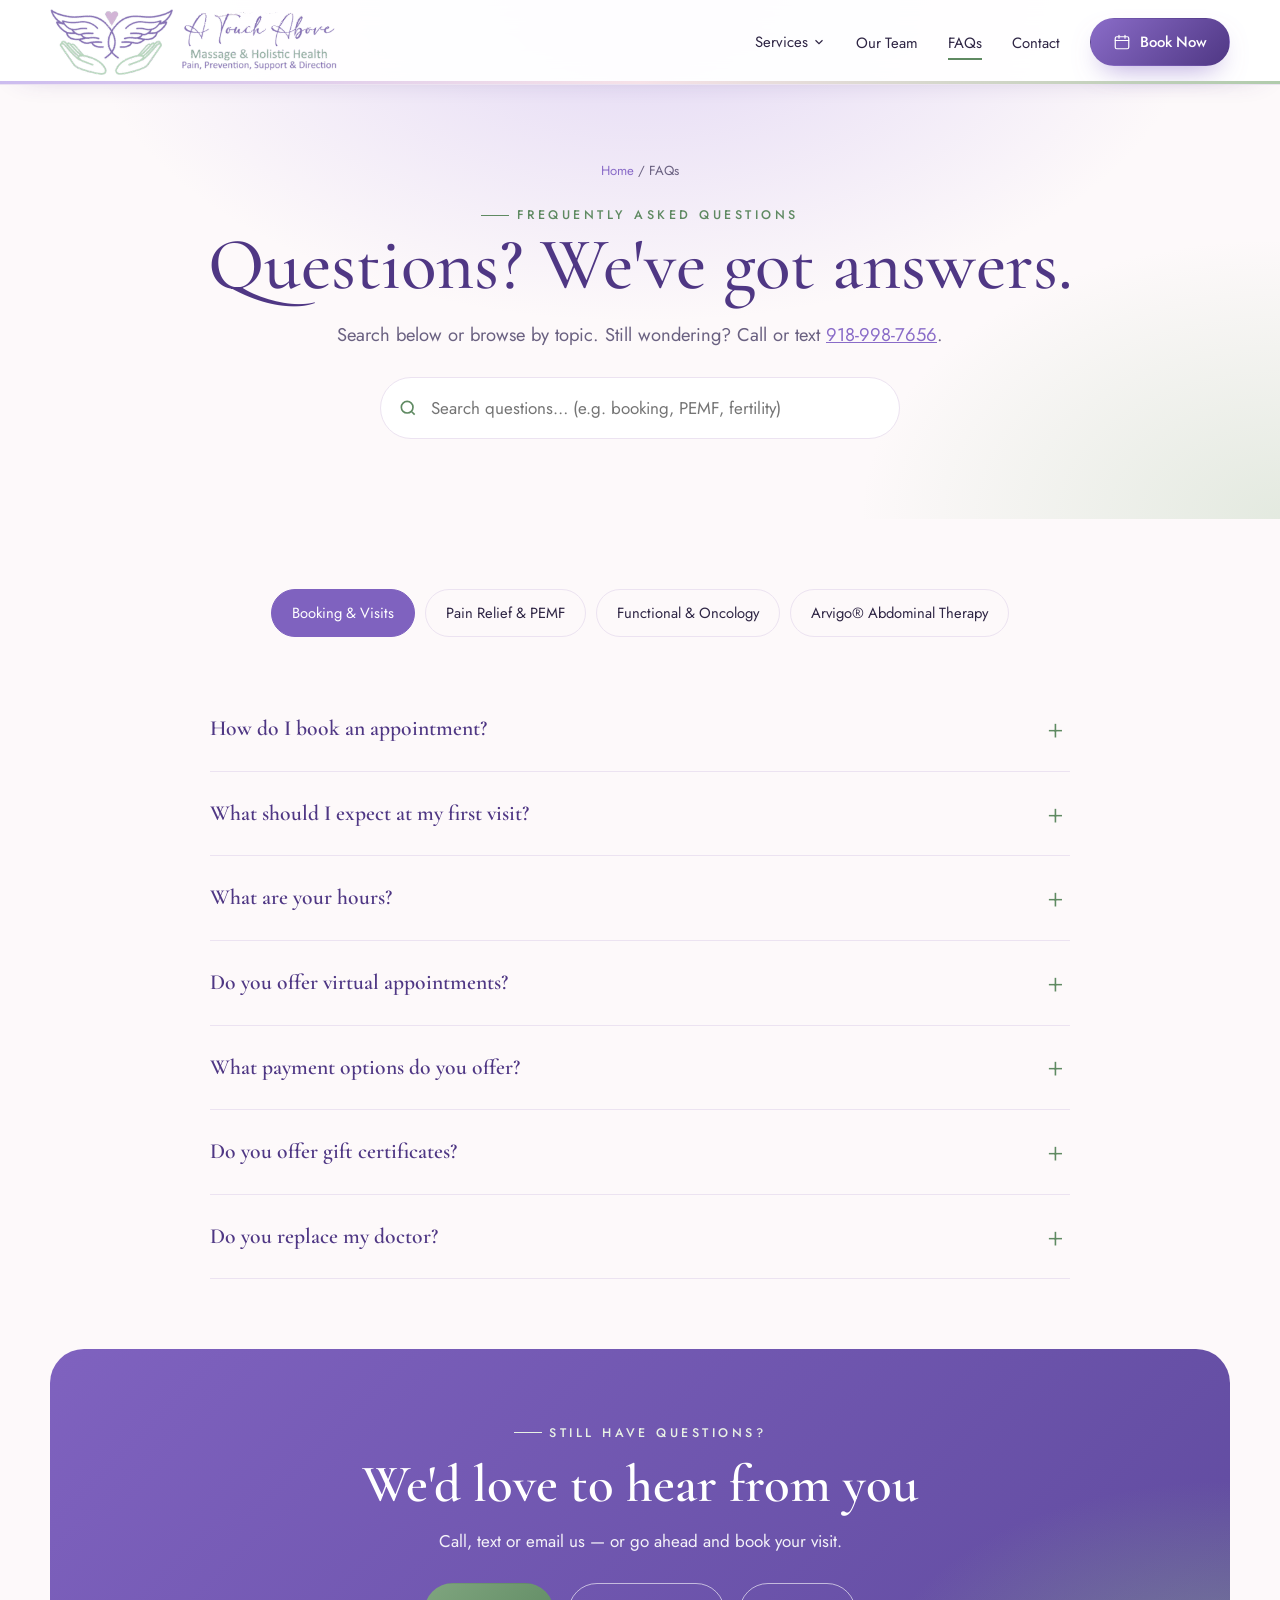
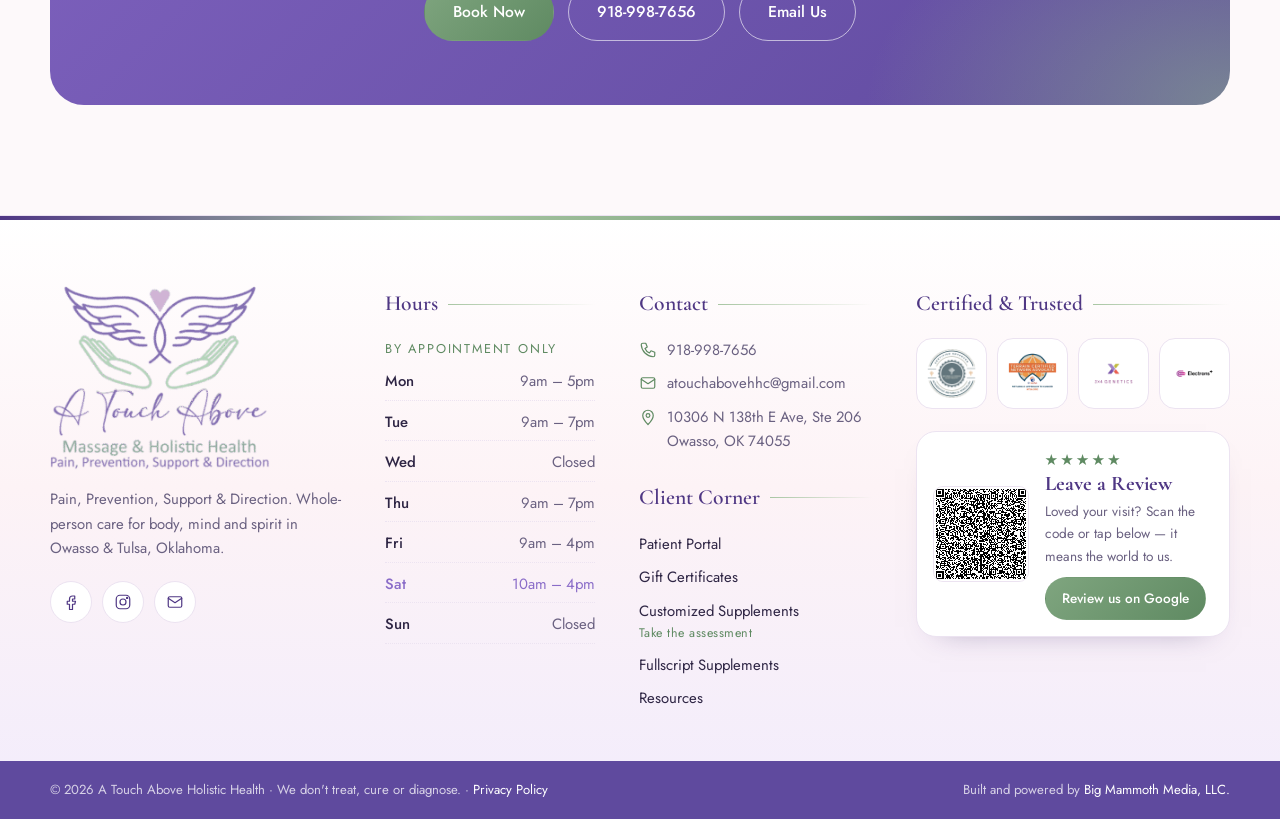
==== commit c2ed1322: "Real logo in header/footer, bigger brand placements, new patient portal link, Kristy only in Resourc" ====
--- a/faq.html
+++ b/faq.html
@@ -33,7 +33,7 @@
     </div>
 
     <div class="faq faq-group active" data-p="g1">
-      <div class="qa"><button>How do I book an appointment?</button><div class="ans"><p>Book online any time through our patient portal using any "Book Now" button on this site, or call or text us at 918-998-7656. We're by appointment only.</p></div></div>
+      <div class="qa"><button>How do I book an appointment?</button><div class="ans"><p>Book online any time using any "Book Now" button on this site, or call or text us at 918-998-7656. We're by appointment only.</p></div></div>
       <div class="qa"><button>What should I expect at my first visit?</button><div class="ans"><p>New-client sessions are a little longer so we can review your health history, symptoms and goals before treatment. From there we build a plan that's customized to you.</p></div></div>
       <div class="qa"><button>What are your hours?</button><div class="ans"><p>Monday 9am–5pm, Tuesday &amp; Thursday 9am–7pm, Friday 9am–4pm and Saturday 10am–4pm. We're closed Wednesday and Sunday.</p></div></div>
       <div class="qa"><button>Do you offer virtual appointments?</button><div class="ans"><p>Yes — Bio Frequency Health Scans (30, 60 and 90 minutes) and Integrative Oncology new-client consultations are available virtually.</p></div></div>
--- a/v5.css
+++ b/v5.css
@@ -54,3 +54,13 @@
 .floatbtn{background:var(--sage-deep);box-shadow:0 14px 30px -10px rgba(85,125,88,.8)}
 .pagehero{background-image:radial-gradient(800px 460px at 50% 0%,rgba(199,181,238,.5),transparent 70%),radial-gradient(600px 400px at 100% 100%,rgba(168,198,163,.3),transparent 70%)}
 .subhero{background-image:radial-gradient(800px 500px at 50% 0%,rgba(199,181,238,.5),transparent 70%),radial-gradient(600px 400px at 100% 100%,rgba(168,198,163,.3),transparent 70%)}
+
+/* ---- v6: real logo everywhere + bigger brand placements ---- */
+.brand .brandlogo{display:block;height:66px;width:auto;max-width:none;transition:height .4s}
+.nav.scrolled .brand .brandlogo{height:54px}
+@media(max-width:960px){.brand .brandlogo,.nav.scrolled .brand .brandlogo{height:50px}}
+@media(max-width:380px){.brand .brandlogo,.nav.scrolled .brand .brandlogo{height:42px}}
+.flogo{width:220px}
+.brand-big{display:block;width:min(260px,70vw);height:auto;margin:0 auto 26px}
+.logo-card{display:block;width:fit-content;background:#fff;border-radius:24px;padding:16px 22px;margin-bottom:26px;box-shadow:0 18px 40px -22px rgba(30,20,60,.55)}
+.logo-card img{display:block;width:190px;height:auto}
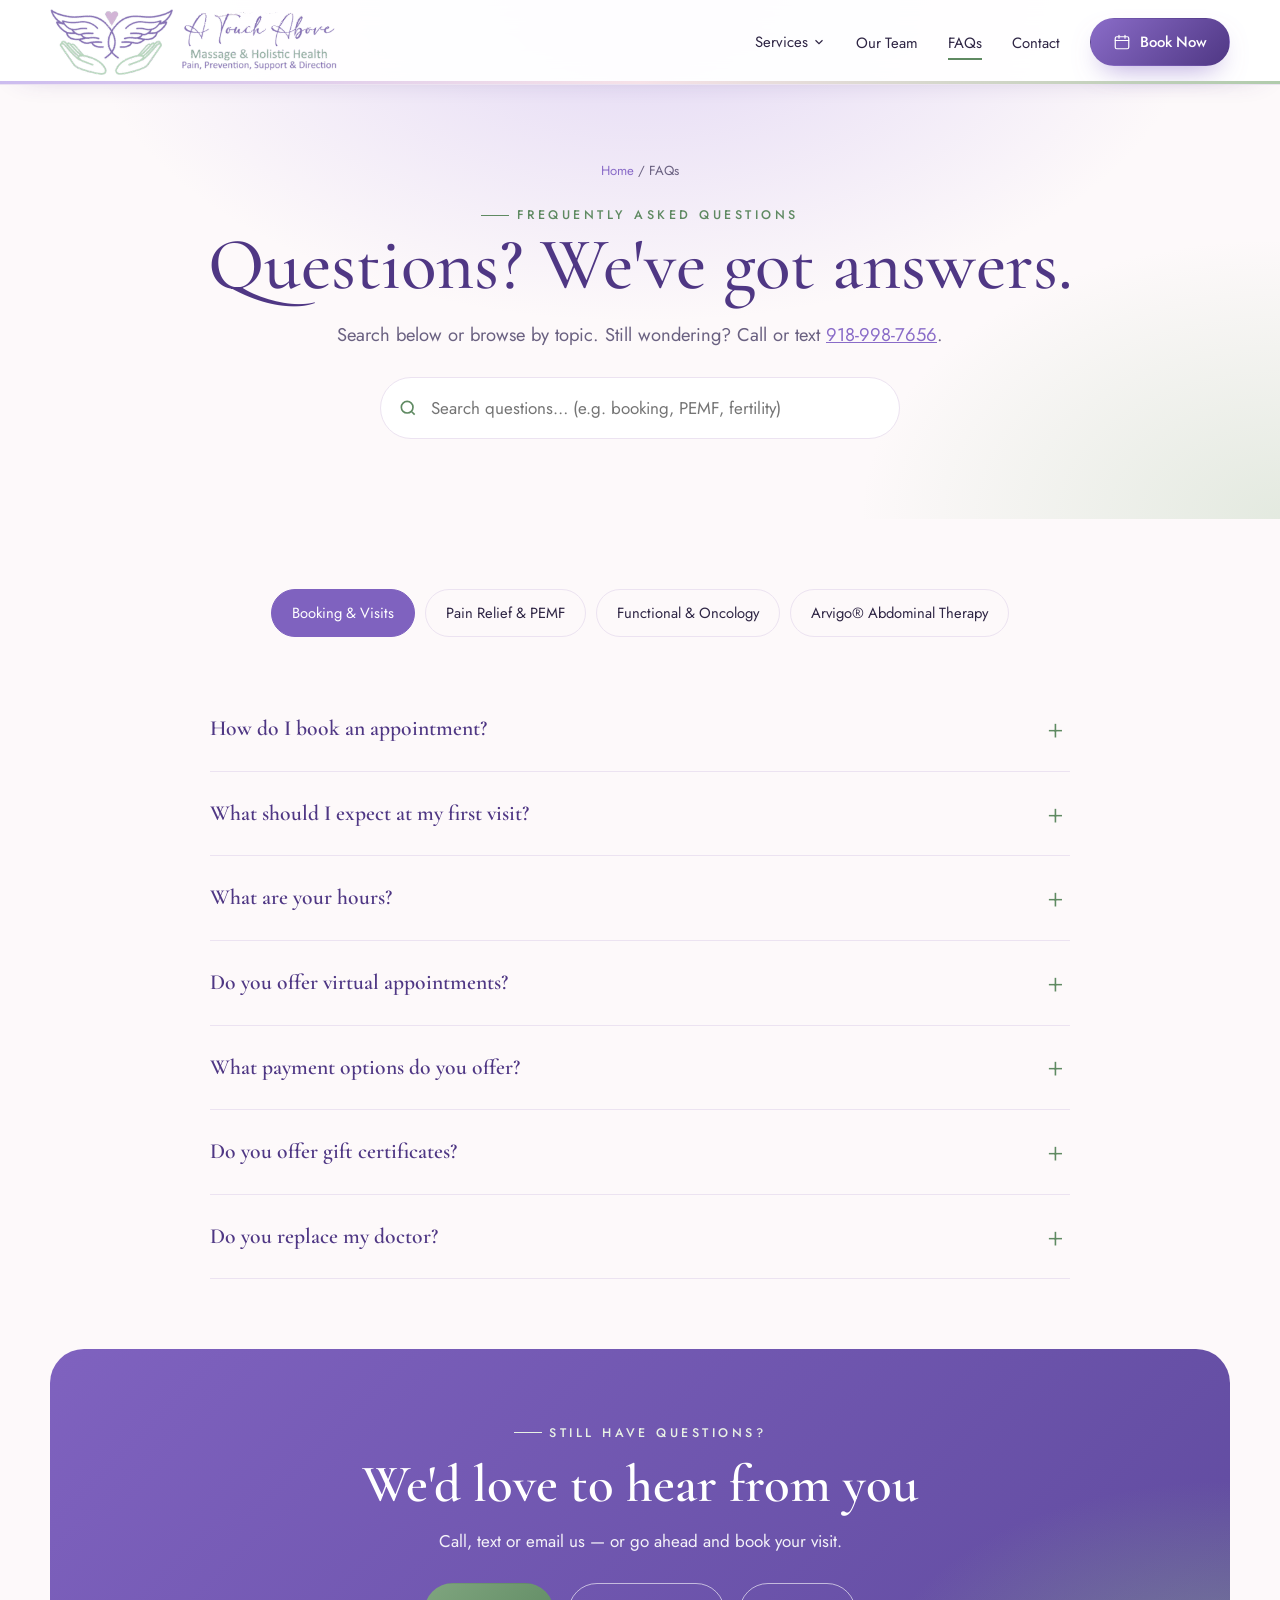
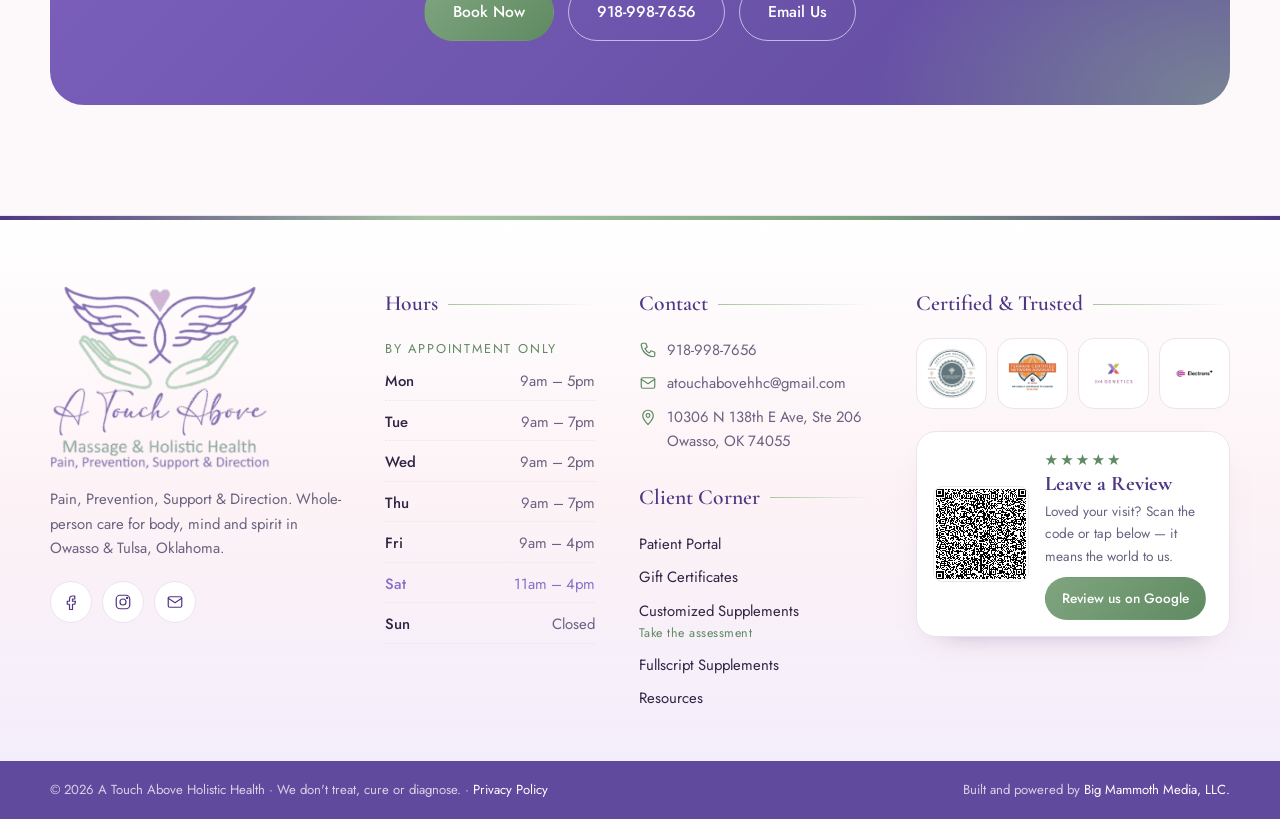
==== commit 3a201a2d: "Hours: open Wed 9am-2pm, Sat now 11am-4pm Co-Authored-By: Claude Opus 5.5 <noreply@anthropic.com> Cl" ====
--- a/faq.html
+++ b/faq.html
@@ -35,7 +35,7 @@
     <div class="faq faq-group active" data-p="g1">
       <div class="qa"><button>How do I book an appointment?</button><div class="ans"><p>Book online any time using any "Book Now" button on this site, or call or text us at 918-998-7656. We're by appointment only.</p></div></div>
       <div class="qa"><button>What should I expect at my first visit?</button><div class="ans"><p>New-client sessions are a little longer so we can review your health history, symptoms and goals before treatment. From there we build a plan that's customized to you.</p></div></div>
-      <div class="qa"><button>What are your hours?</button><div class="ans"><p>Monday 9am–5pm, Tuesday &amp; Thursday 9am–7pm, Friday 9am–4pm and Saturday 10am–4pm. We're closed Wednesday and Sunday.</p></div></div>
+      <div class="qa"><button>What are your hours?</button><div class="ans"><p>Monday 9am–5pm, Tuesday &amp; Thursday 9am–7pm, Wednesday 9am–2pm, Friday 9am–4pm and Saturday 11am–4pm. We&rsquo;re closed Sunday.</p></div></div>
       <div class="qa"><button>Do you offer virtual appointments?</button><div class="ans"><p>Yes — Bio Frequency Health Scans (30, 60 and 90 minutes) and Integrative Oncology new-client consultations are available virtually.</p></div></div>
       <div class="qa"><button>What payment options do you offer?</button><div class="ans"><p>We accept payment through our secure booking platform and can process HSA/FSA payments through compliant channels. Flexible financing is available through Cherry, with a soft credit check that won't impact your credit score.</p></div></div>
       <div class="qa"><button>Do you offer gift certificates?</button><div class="ans"><p>Yes! <a href="https://app.squareup.com/gift/JHPM2FRCNE1VS/order" target="_blank" rel="noopener" style="color:var(--plum-2)">Purchase a gift certificate online</a> — the gift of feeling better.</p></div></div>
